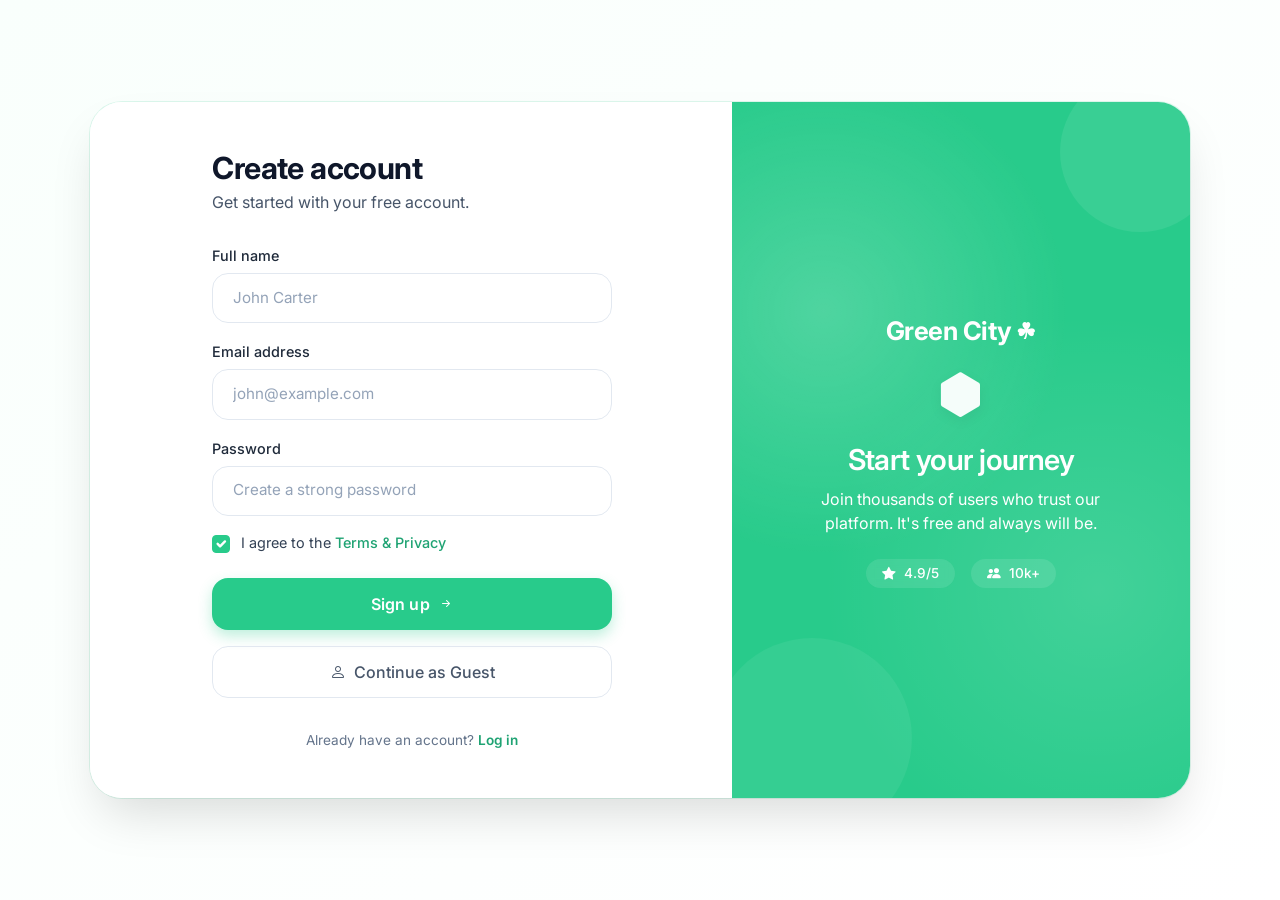
==== index.html @ d9aa39d7 "first commit" ====
<!DOCTYPE html>
<html lang="en">

<head>
    <meta charset="UTF-8">
    <meta name="viewport" content="width=device-width, initial-scale=1.0">
    <title>Signup · Green City ☘</title>
    <!-- Bootstrap 5 -->
    <link href="https://cdn.jsdelivr.net/npm/bootstrap@5.3.2/dist/css/bootstrap.min.css" rel="stylesheet">
    <!-- Bootstrap Icons -->
    <link rel="stylesheet" href="https://cdn.jsdelivr.net/npm/bootstrap-icons@1.11.3/font/bootstrap-icons.min.css">
    <!-- Google Font (Inter) -->
    <link href="https://fonts.googleapis.com/css2?family=Inter:opsz,wght@14..32,400;14..32,500;14..32,600&display=swap" rel="stylesheet">
    <!-- External CSS -->
    <link rel="stylesheet" href="css/style.css">
    <link rel="shortcut icon" href="./fav.png" type="image/x-icon">
</head>

<body>

    <div class="signup-card">
        <div class="row g-0">
            <!-- LEFT SIDE – SIGNUP FORM -->
            <div class="col-md-6 col-lg-7 signup-left order-1 order-md-1">
                <div class="inner">
                    <!-- small mobile-only brand hint -->
                    <div class="d-md-none mb-4 text-center">
                        <span class="badge px-3 py-2" style="background: var(--brand-light); color: var(--brand-dark); font-weight: 500; border-radius: 2rem;">
                            <i class="bi bi-person-plus-fill me-1"></i> Join Green City
                        </span>
                    </div>

                    <h1 class="welcome-heading">Create account</h1>
                    <p class="welcome-sub">Get started with your free account.</p>

                    <form>
                        <!-- Full name -->
                        <div class="mb-3">
                            <label for="fullName" class="form-label">Full name</label>
                            <input type="text" class="form-control" id="fullName" placeholder="John Carter" autocomplete="name">
                        </div>

                        <!-- Email -->
                        <div class="mb-3">
                            <label for="email" class="form-label">Email address</label>
                            <input type="email" class="form-control" id="email" placeholder="john@example.com" autocomplete="email">
                        </div>

                        <!-- Password -->
                        <div class="mb-3">
                            <label for="password" class="form-label">Password</label>
                            <input type="password" class="form-control" id="password" placeholder="Create a strong password" autocomplete="new-password">
                        </div>

                        <!-- Terms checkbox -->
                        <div class="mb-4 d-flex align-items-start">
                            <input class="form-check-input me-2" type="checkbox" id="termsCheck" checked>
                            <label class="form-check-label" for="termsCheck">
                                I agree to the <a href="#" class="login-link" style="font-weight: 500;">Terms &amp; Privacy</a>
                            </label>
                        </div>

                        <!-- Signup button -->
                        <button type="submit" class="btn-signup mb-3">
                            Sign up <i class="bi bi-arrow-right-short ms-1"></i>
                        </button>

                        <!-- Continue as Guest -->
                        <a href="./pages/dashboard.html" class="btn btn-outline-secondary w-100 mb-3" style="border-radius: 1rem; padding: 0.8rem 1.5rem; font-weight: 500; border-color: #e2e8f0; color: #475569;">
                            <i class="bi bi-person me-1"></i> Continue as Guest
                        </a>

                        <!-- Login link -->
                        <p class="text-center text-muted-custom mt-3 mb-0">
                            Already have an account?
                            <a href="pages/login.html" class="login-link">Log in</a>
                        </p>
                    </form>
                </div>
            </div>
            <!-- RIGHT SIDE – BRAND / GREEN AREA -->
            <div class="col-md-6 col-lg-5 signup-right order-2 order-md-2">
                <!-- Brand name -->
                <div class="brand-name">Green City <span class="leaf">☘</span></div>

                <i class="bi bi-hexagon-fill brand-icon"></i>
                <div class="brand-title">Start your journey</div>
                <p class="brand-sub">
                    Join thousands of users who trust our platform. It's free and always will be.
                </p>

                <!-- subtle social proof -->
                <div class="mt-4 d-flex gap-3 justify-content-center">
                    <span class="badge rounded-pill bg-white bg-opacity-10 px-3 py-2" style="backdrop-filter: blur(4px);">
                        <i class="bi bi-star-fill me-1" style="color: #fff;"></i> 4.9/5
                    </span>
                    <span class="badge rounded-pill bg-white bg-opacity-10 px-3 py-2">
                        <i class="bi bi-people-fill me-1"></i> 10k+
                    </span>
                </div>
            </div>

        </div>
    </div>

    <!-- Bootstrap JS -->
    <script src="https://cdn.jsdelivr.net/npm/bootstrap@5.3.2/dist/js/bootstrap.bundle.min.js"></script>
</body>

</html>
---- css/style.css ----
/* ============================================
   Green City ☘ - Signup/Login Styles
   #28CB8B Theme with Animations
   ============================================ */


/* --- base & theme --- */

:root {
    --brand: #28CB8B;
    --brand-light: #e9f9f2;
    --brand-dark: #1fa373;
}

* {
    box-sizing: border-box;
}

body {
    font-family: 'Inter', -apple-system, BlinkMacSystemFont, 'Segoe UI', Roboto, sans-serif;
    background: linear-gradient(145deg, #f9fffc 0%, #ffffff 100%);
    min-height: 100vh;
    display: flex;
    align-items: center;
    justify-content: center;
    margin: 0;
    padding: 1.5rem;
}


/* ============================================
   ANIMATIONS
   ============================================ */

@keyframes fadeInUp {
    from {
        opacity: 0;
        transform: translateY(30px);
    }
    to {
        opacity: 1;
        transform: translateY(0);
    }
}

@keyframes fadeInLeft {
    from {
        opacity: 0;
        transform: translateX(-30px);
    }
    to {
        opacity: 1;
        transform: translateX(0);
    }
}

@keyframes fadeInRight {
    from {
        opacity: 0;
        transform: translateX(30px);
    }
    to {
        opacity: 1;
        transform: translateX(0);
    }
}

@keyframes floatIcon {
    0%,
    100% {
        transform: translateY(0);
    }
    50% {
        transform: translateY(-10px);
    }
}

@keyframes pulseGlow {
    0%,
    100% {
        box-shadow: 0 6px 14px rgba(40, 203, 139, 0.3);
    }
    50% {
        box-shadow: 0 6px 22px rgba(40, 203, 139, 0.55);
    }
}

@keyframes shimmer {
    0% {
        background-position: -200% center;
    }
    100% {
        background-position: 200% center;
    }
}

@keyframes popIn {
    0% {
        opacity: 0;
        transform: scale(0.7);
    }
    70% {
        transform: scale(1.05);
    }
    100% {
        opacity: 1;
        transform: scale(1);
    }
}


/* main card – white, soft shadow, subtle green border */

.signup-card {
    background: #ffffff;
    border-radius: 2rem;
    box-shadow: 0 25px 50px -12px rgba(0, 0, 0, 0.15), 0 0 0 1px rgba(40, 203, 139, 0.15);
    overflow: hidden;
    width: 100%;
    max-width: 1100px;
    transition: all 0.2s ease;
    animation: fadeInUp 0.7s ease both;
}


/* left side – form area */

.signup-left {
    background: #ffffff;
    padding: 2.5rem 2.2rem;
    animation: fadeInLeft 0.8s ease 0.15s both;
}

@media (min-width: 768px) {
    .signup-left {
        padding: 3rem 3rem 3rem 3.2rem;
    }
}


/* right side – brand / visual (accent #28CB8B) */

.signup-right {
    background: var(--brand);
    background-image: radial-gradient(circle at 20% 30%, rgba(255, 255, 255, 0.18) 0%, transparent 40%), radial-gradient(circle at 80% 70%, rgba(255, 255, 255, 0.12) 0%, transparent 45%);
    color: white;
    padding: 2.5rem;
    display: flex;
    flex-direction: column;
    justify-content: center;
    align-items: center;
    text-align: center;
    min-height: 280px;
    position: relative;
    overflow: hidden;
    animation: fadeInRight 0.8s ease 0.25s both;
}

@media (min-width: 992px) {
    .signup-right {
        min-height: 100%;
        padding: 3rem 2.5rem;
    }
}


/* decorative circles (white transparent) */

.signup-right::before {
    content: '';
    position: absolute;
    top: -30px;
    right: -30px;
    width: 160px;
    height: 160px;
    border-radius: 50%;
    background: rgba(255, 255, 255, 0.08);
    pointer-events: none;
    animation: popIn 1.2s ease 0.5s both;
}

.signup-right::after {
    content: '';
    position: absolute;
    bottom: -40px;
    left: -20px;
    width: 200px;
    height: 200px;
    border-radius: 50%;
    background: rgba(255, 255, 255, 0.06);
    pointer-events: none;
    animation: popIn 1.4s ease 0.7s both;
}


/* brand name – Green City ☘ */

.brand-name {
    font-weight: 700;
    font-size: 1.6rem;
    letter-spacing: -0.02em;
    margin-bottom: 0.75rem;
    color: #ffffff;
    position: relative;
    z-index: 2;
    animation: fadeInUp 0.6s ease 0.4s both;
    display: inline-flex;
    align-items: center;
    gap: 0.3rem;
}

.brand-name .leaf {
    display: inline-block;
    animation: floatIcon 3s ease-in-out infinite;
    font-size: 1.4rem;
}


/* brand icon & heading */

.brand-icon {
    font-size: 2.8rem;
    margin-bottom: 0.75rem;
    color: rgba(255, 255, 255, 0.95);
    filter: drop-shadow(0 4px 6px rgba(0, 0, 0, 0.05));
    position: relative;
    z-index: 1;
    animation: floatIcon 3.5s ease-in-out infinite;
}

.brand-title {
    font-weight: 600;
    font-size: 1.8rem;
    letter-spacing: -0.02em;
    margin-bottom: 0.5rem;
    line-height: 1.3;
    position: relative;
    z-index: 1;
    animation: fadeInUp 0.7s ease 0.55s both;
}

.brand-sub {
    font-size: 1rem;
    opacity: 0.9;
    font-weight: 400;
    max-width: 280px;
    margin: 0 auto;
    position: relative;
    z-index: 1;
    animation: fadeInUp 0.7s ease 0.65s both;
}


/* form elements */

.form-label {
    font-weight: 500;
    font-size: 0.9rem;
    color: #1f2a3a;
    margin-bottom: 0.4rem;
}

.form-control {
    border: 1.5px solid #e2e8f0;
    border-radius: 1rem;
    padding: 0.8rem 1.2rem;
    font-size: 0.95rem;
    transition: all 0.2s ease;
    background-color: #ffffff;
    animation: fadeInUp 0.5s ease 0.3s both;
}

.form-control:focus {
    border-color: var(--brand);
    box-shadow: 0 0 0 4px rgba(40, 203, 139, 0.2);
    outline: none;
    transform: translateY(-1px);
}

.form-control::placeholder {
    color: #94a3b8;
    font-weight: 400;
}


/* stagger input animations */

.signup-left .mb-3:nth-of-type(1) .form-control {
    animation-delay: 0.3s;
}

.signup-left .mb-3:nth-of-type(2) .form-control {
    animation-delay: 0.4s;
}

.signup-left .mb-3:nth-of-type(3) .form-control {
    animation-delay: 0.5s;
}


/* custom checkbox */

.form-check-input {
    width: 1.1rem;
    height: 1.1rem;
    border: 1.5px solid #cbd5e1;
    border-radius: 0.35rem;
    margin-top: 0.2rem;
    cursor: pointer;
    transition: all 0.15s ease;
}

.form-check-input:checked {
    background-color: var(--brand);
    border-color: var(--brand);
}

.form-check-input:focus {
    box-shadow: 0 0 0 4px rgba(40, 203, 139, 0.25);
    border-color: var(--brand);
}

.form-check-label {
    font-size: 0.9rem;
    color: #334155;
    margin-left: 0.2rem;
    cursor: pointer;
}


/* button */

.btn-signup {
    background: var(--brand);
    border: none;
    color: white;
    font-weight: 600;
    padding: 0.9rem 1.5rem;
    border-radius: 1rem;
    font-size: 1rem;
    letter-spacing: 0.01em;
    transition: all 0.25s ease;
    box-shadow: 0 6px 14px rgba(40, 203, 139, 0.3);
    width: 100%;
    cursor: pointer;
    position: relative;
    overflow: hidden;
    animation: fadeInUp 0.6s ease 0.7s both, pulseGlow 3s ease-in-out 1.5s infinite;
}

.btn-signup::before {
    content: '';
    position: absolute;
    top: 0;
    left: -100%;
    width: 100%;
    height: 100%;
    background: linear-gradient(90deg, transparent, rgba(255, 255, 255, 0.3), transparent);
    transition: left 0.5s ease;
}

.btn-signup:hover::before {
    left: 100%;
}

.btn-signup:hover {
    background: var(--brand-dark);
    box-shadow: 0 8px 18px rgba(40, 203, 139, 0.4);
    transform: translateY(-2px);
    color: white;
}

.btn-signup:active {
    transform: translateY(0) scale(0.98);
    box-shadow: 0 4px 10px rgba(40, 203, 139, 0.3);
}

.btn-signup:focus-visible {
    outline: 2px solid var(--brand-dark);
    outline-offset: 2px;
}


/* guest button */

.btn-outline-secondary {
    transition: all 0.25s ease;
    animation: fadeInUp 0.6s ease 0.8s both;
}

.btn-outline-secondary:hover {
    background-color: var(--brand-light);
    border-color: var(--brand) !important;
    color: var(--brand-dark) !important;
    transform: translateY(-2px);
}


/* links */

.login-link {
    color: var(--brand-dark);
    font-weight: 600;
    text-decoration: none;
    transition: color 0.15s;
    position: relative;
}

.login-link::after {
    content: '';
    position: absolute;
    bottom: -2px;
    left: 0;
    width: 0;
    height: 2px;
    background: var(--brand);
    transition: width 0.25s ease;
}

.login-link:hover {
    color: var(--brand);
}

.login-link:hover::after {
    width: 100%;
}


/* small text */

.text-muted-custom {
    color: #64748b;
    font-size: 0.85rem;
    animation: fadeInUp 0.6s ease 0.9s both;
}


/* left side heading */

.welcome-heading {
    font-weight: 700;
    font-size: 1.9rem;
    letter-spacing: -0.02em;
    color: #0f172a;
    margin-bottom: 0.25rem;
    animation: fadeInUp 0.6s ease 0.2s both;
}

.welcome-sub {
    color: #475569;
    font-size: 1rem;
    margin-bottom: 1.8rem;
    animation: fadeInUp 0.6s ease 0.3s both;
}


/* inner wrapper for form */

.signup-left .inner {
    max-width: 400px;
    margin: 0 auto;
}


/* social proof badges on right side */

.badge {
    font-weight: 500;
    font-size: 0.85rem;
    animation: popIn 0.6s ease 0.9s both;
}


/* responsiveness tweaks */

@media (max-width: 767.98px) {
    .signup-card {
        border-radius: 1.5rem;
    }
    .signup-left {
        padding: 1.8rem 1.5rem;
    }
    .welcome-heading {
        font-size: 1.6rem;
    }
    .brand-title {
        font-size: 1.5rem;
    }
    .brand-name {
        font-size: 1.3rem;
    }
    body {
        padding: 0.8rem;
    }
}


/* reduced motion */

@media (prefers-reduced-motion: reduce) {
    *,
    *::before,
    *::after {
        animation-duration: 0.01ms !important;
        animation-iteration-count: 1 !important;
        transition-duration: 0.01ms !important;
    }
}
/* ============================================
   DASHBOARD STYLES – Green City ☘
   ============================================ */

body.dashboard-body {
  display: block;
  padding: 0;
  background: #ffffff;
  overflow-x: hidden;
}

/* ---- NAVBAR ---- */
.dashboard-navbar {
  background: rgba(255, 255, 255, 0.92);
  backdrop-filter: blur(12px);
  -webkit-backdrop-filter: blur(12px);
  border-bottom: 1px solid rgba(40, 203, 139, 0.12);
  padding: 0.8rem 0;
  transition: all 0.3s ease;
  z-index: 1030;
}

.dashboard-navbar.navbar-scrolled {
  box-shadow: 0 8px 30px -10px rgba(0, 0, 0, 0.12);
  padding: 0.5rem 0;
}

.dashboard-brand {
  font-weight: 700;
  font-size: 1.4rem;
  color: #0f172a !important;
  letter-spacing: -0.02em;
  display: inline-flex;
  align-items: center;
  gap: 0.25rem;
}

.dashboard-brand .leaf {
  display: inline-block;
  animation: floatIcon 3s ease-in-out infinite;
  color: var(--brand);
}

.dashboard-nav-link {
  color: #334155 !important;
  font-weight: 500;
  font-size: 0.95rem;
  padding: 0.5rem 1rem !important;
  border-radius: 0.75rem;
  position: relative;
  transition: all 0.2s ease;
}

.dashboard-nav-link::after {
  content: '';
  position: absolute;
  bottom: 2px;
  left: 50%;
  transform: translateX(-50%);
  width: 0;
  height: 2px;
  background: var(--brand);
  border-radius: 2px;
  transition: width 0.25s ease;
}

.dashboard-nav-link:hover {
  color: var(--brand-dark) !important;
  background: var(--brand-light);
}

.dashboard-nav-link.active {
  color: var(--brand-dark) !important;
  background: var(--brand-light);
  font-weight: 600;
}

.dashboard-nav-link.active::after {
  width: 20px;
}

.dashboard-nav-btn {
  background: var(--brand);
  color: white;
  font-weight: 600;
  border-radius: 0.75rem;
  padding: 0.55rem 1.4rem;
  border: none;
  transition: all 0.25s ease;
  box-shadow: 0 4px 10px rgba(40, 203, 139, 0.25);
}

.dashboard-nav-btn:hover {
  background: var(--brand-dark);
  color: white;
  transform: translateY(-1px);
  box-shadow: 0 6px 16px rgba(40, 203, 139, 0.35);
}

/* ---- SECTIONS ---- */
.dashboard-section {
  padding: 7rem 0 5rem;
  position: relative;
}

.dashboard-home {
  background: linear-gradient(160deg, #f9fffc 0%, #ffffff 60%);
  min-height: 100vh;
  display: flex;
  align-items: center;
}

.dashboard-about {
  background: #ffffff;
}

.dashboard-services {
  background: linear-gradient(180deg, #f9fffc 0%, #ffffff 100%);
}

/* ---- BADGE ---- */
.dashboard-badge {
  display: inline-flex;
  align-items: center;
  background: var(--brand-light);
  color: var(--brand-dark);
  font-weight: 600;
  font-size: 0.85rem;
  padding: 0.4rem 1rem;
  border-radius: 2rem;
  margin-bottom: 1.25rem;
  animation: popIn 0.6s ease both;
}

/* ---- HERO ---- */
.dashboard-hero-title {
  font-weight: 800;
  font-size: clamp(2.2rem, 5vw, 3.4rem);
  letter-spacing: -0.03em;
  color: #0f172a;
  line-height: 1.15;
  margin-bottom: 1.25rem;
}

.text-brand {
  color: var(--brand);
  position: relative;
}

.text-brand::after {
  content: '';
  position: absolute;
  bottom: 4px;
  left: 0;
  width: 100%;
  height: 8px;
  background: var(--brand-light);
  z-index: -1;
  border-radius: 4px;
}

.dashboard-hero-sub {
  font-size: 1.05rem;
  color: #475569;
  line-height: 1.7;
  max-width: 520px;
}

.dashboard-cta {
  display: inline-flex;
  align-items: center;
  padding: 0.9rem 1.8rem;
  border-radius: 1rem;
  width: auto;
  text-decoration: none;
}

.dashboard-cta-outline {
  border-radius: 1rem;
  padding: 0.9rem 1.8rem;
  font-weight: 600;
  border: 1.5px solid #e2e8f0;
  color: #475569;
  transition: all 0.25s ease;
}

.dashboard-cta-outline:hover {
  background: var(--brand-light);
  border-color: var(--brand);
  color: var(--brand-dark);
  transform: translateY(-2px);
}

/* ---- STATS ---- */
.dashboard-stat h3 {
  font-weight: 800;
  font-size: 1.8rem;
  color: var(--brand-dark);
  margin-bottom: 0.1rem;
}

.dashboard-stat p {
  font-size: 0.85rem;
  color: #64748b;
  margin: 0;
  font-weight: 500;
}

/* ---- HERO VISUAL ---- */
.dashboard-hero-visual {
  position: relative;
  height: 360px;
  display: flex;
  align-items: center;
  justify-content: center;
}

.dashboard-hero-circle {
  position: absolute;
  width: 300px;
  height: 300px;
  border-radius: 50%;
  background: radial-gradient(circle at 30% 30%, rgba(40, 203, 139, 0.15), rgba(40, 203, 139, 0.03));
  border: 1.5px dashed rgba(40, 203, 139, 0.3);
  animation: floatIcon 6s ease-in-out infinite;
}

.dashboard-hero-icon {
  font-size: 8rem;
  color: var(--brand);
  position: relative;
  z-index: 1;
  filter: drop-shadow(0 20px 40px rgba(40, 203, 139, 0.25));
  animation: floatIcon 4s ease-in-out infinite;
}

.dashboard-hero-icon-2 {
  position: absolute;
  top: 20%;
  left: 15%;
  font-size: 2rem;
  color: var(--brand);
  opacity: 0.5;
  animation: floatIcon 5s ease-in-out 0.5s infinite;
}

.dashboard-hero-icon-3 {
  position: absolute;
  bottom: 20%;
  right: 15%;
  font-size: 2.5rem;
  color: var(--brand);
  opacity: 0.4;
  animation: floatIcon 4.5s ease-in-out 1s infinite;
}

/* ---- SECTION TITLES ---- */
.dashboard-section-title {
  font-weight: 800;
  font-size: clamp(1.8rem, 3.5vw, 2.4rem);
  letter-spacing: -0.03em;
  color: #0f172a;
  margin-bottom: 0.75rem;
}

.dashboard-section-sub {
  color: #64748b;
  font-size: 1rem;
  max-width: 560px;
  margin: 0 auto;
  line-height: 1.7;
}

/* ---- ABOUT ---- */
.dashboard-about-heading {
  font-weight: 700;
  font-size: 1.5rem;
  color: #0f172a;
  margin-bottom: 1rem;
}

.dashboard-about-text {
  color: #475569;
  font-size: 0.98rem;
  line-height: 1.8;
  margin-bottom: 1rem;
}

.dashboard-about-list {
  list-style: none;
  padding: 0;
  margin-top: 1.5rem;
}

.dashboard-about-list li {
  display: flex;
  align-items: center;
  gap: 0.6rem;
  color: #334155;
  font-size: 0.95rem;
  font-weight: 500;
  margin-bottom: 0.75rem;
}

.dashboard-about-list li i {
  color: var(--brand);
  font-size: 1.1rem;
}

.dashboard-info-card {
  background: var(--brand-light);
  border: 1px solid rgba(40, 203, 139, 0.15);
  border-radius: 1.25rem;
  padding: 1.5rem;
  text-align: center;
  transition: all 0.3s ease;
  height: 100%;
}

.dashboard-info-card:hover {
  transform: translateY(-4px);
  box-shadow: 0 12px 30px -10px rgba(40, 203, 139, 0.3);
  border-color: var(--brand);
}

.dashboard-info-card i {
  font-size: 1.8rem;
  color: var(--brand);
  margin-bottom: 0.75rem;
  display: inline-block;
}

.dashboard-info-card h4 {
  font-size: 1rem;
  font-weight: 700;
  color: #0f172a;
  margin-bottom: 0.25rem;
}

.dashboard-info-card p {
  font-size: 0.82rem;
  color: #64748b;
  margin: 0;
}

/* ---- PLANT CARDS ---- */
.dashboard-plant-card {
  background: #ffffff;
  border: 1px solid #eef2f6;
  border-radius: 1.5rem;
  overflow: hidden;
  height: 100%;
  transition: all 0.35s cubic-bezier(0.2, 0.8, 0.2, 1);
  display: flex;
  flex-direction: column;
}

.dashboard-plant-card:hover {
  transform: translateY(-8px);
  box-shadow: 0 25px 50px -15px rgba(40, 203, 139, 0.25);
  border-color: rgba(40, 203, 139, 0.3);
}

.dashboard-plant-img {
  position: relative;
  height: 170px;
  background: linear-gradient(135deg, #e9f9f2 0%, #d4f3e6 100%);
  display: flex;
  align-items: center;
  justify-content: center;
  overflow: hidden;
}

.dashboard-plant-img i {
  font-size: 4rem;
  color: var(--brand);
  transition: transform 0.4s ease;
}

.dashboard-plant-card:hover .dashboard-plant-img i {
  transform: scale(1.15) rotate(-5deg);
}

.dashboard-plant-tag {
  position: absolute;
  top: 12px;
  left: 12px;
  background: rgba(255, 255, 255, 0.9);
  backdrop-filter: blur(4px);
  color: var(--brand-dark);
  font-size: 0.72rem;
  font-weight: 700;
  padding: 0.3rem 0.8rem;
  border-radius: 2rem;
  letter-spacing: 0.02em;
  text-transform: uppercase;
}

.dashboard-plant-body {
  padding: 1.5rem;
  flex: 1;
  display: flex;
  flex-direction: column;
}

.dashboard-plant-body h4 {
  font-size: 1.1rem;
  font-weight: 700;
  color: #0f172a;
  margin-bottom: 0.25rem;
}

.dashboard-plant-price {
  font-weight: 800;
  color: var(--brand-dark);
  font-size: 1.1rem;
}

.dashboard-plant-body p {
  font-size: 0.88rem;
  color: #64748b;
  line-height: 1.6;
  margin: 0.5rem 0 0;
  flex: 1;
}

.dashboard-plant-rating {
  font-size: 0.85rem;
  font-weight: 600;
  color: #475569;
}

.dashboard-plant-rating i {
  color: #fbbf24;
  margin-right: 0.2rem;
}

.dashboard-plant-btn {
  display: inline-flex;
  align-items: center;
  gap: 0.25rem;
  background: var(--brand-light);
  color: var(--brand-dark);
  font-weight: 600;
  font-size: 0.82rem;
  padding: 0.5rem 1rem;
  border-radius: 0.75rem;
  text-decoration: none;
  transition: all 0.25s ease;
}

.dashboard-plant-btn:hover {
  background: var(--brand);
  color: white;
  transform: translateX(2px);
}

/* ---- FOOTER ---- */
.dashboard-footer {
  background: #0f172a;
  padding: 2rem 0;
}

.dashboard-brand-footer {
  font-weight: 700;
  font-size: 1.2rem;
  color: #ffffff;
  display: inline-flex;
  align-items: center;
  gap: 0.25rem;
}

.dashboard-brand-footer .leaf {
  color: var(--brand);
}

.dashboard-footer-text {
  color: #94a3b8;
  font-size: 0.85rem;
}

/* ---- SCROLL REVEAL ---- */
.animate-init {
  opacity: 0;
  transform: translateY(30px);
  transition: opacity 0.7s ease, transform 0.7s cubic-bezier(0.2, 0.8, 0.2, 1);
}

[data-animate="fade-left"].animate-init {
  transform: translateX(30px);
}

[data-animate="fade-right"].animate-init {
  transform: translateX(-30px);
}

.animate-init.animated {
  opacity: 1;
  transform: translate(0, 0);
}

/* ---- RESPONSIVE ---- */
@media (max-width: 991.98px) {
  .dashboard-navbar .navbar-collapse {
    background: #ffffff;
    border-radius: 1rem;
    padding: 1rem;
    margin-top: 0.75rem;
    box-shadow: 0 12px 30px -10px rgba(0, 0, 0, 0.15);
  }

  .dashboard-nav-btn {
    display: inline-block;
    margin-top: 0.5rem;
    text-align: center;
  }

  .dashboard-hero-visual {
    height: 280px;
  }

  .dashboard-hero-circle {
    width: 220px;
    height: 220px;
  }

  .dashboard-hero-icon {
    font-size: 6rem;
  }
}

@media (max-width: 767.98px) {
  .dashboard-section {
    padding: 5.5rem 0 3.5rem;
  }

  .dashboard-hero-title {
    font-size: 2rem;
  }

  .dashboard-stat h3 {
    font-size: 1.4rem;
  }

  .dashboard-hero-visual {
    height: 220px;
  }

  .dashboard-hero-icon {
    font-size: 5rem;
  }
}
/* ============================================
   CONTACT SECTION
   ============================================ */

.dashboard-contact {
  background: #ffffff;
}

/* --- Contact info cards --- */
.dashboard-contact-info {
  height: 100%;
  display: flex;
  flex-direction: column;
  gap: 1rem;
}

.dashboard-contact-item {
  display: flex;
  align-items: flex-start;
  gap: 1rem;
  padding: 1.1rem 1.25rem;
  background: var(--brand-light);
  border: 1px solid rgba(40, 203, 139, 0.15);
  border-radius: 1.25rem;
  transition: all 0.3s ease;
}

.dashboard-contact-item:hover {
  transform: translateX(4px);
  border-color: var(--brand);
  box-shadow: 0 10px 25px -12px rgba(40, 203, 139, 0.35);
}

.dashboard-contact-icon {
  flex-shrink: 0;
  width: 46px;
  height: 46px;
  border-radius: 0.9rem;
  background: var(--brand);
  color: #ffffff;
  display: flex;
  align-items: center;
  justify-content: center;
  font-size: 1.15rem;
  box-shadow: 0 6px 14px rgba(40, 203, 139, 0.3);
}

.dashboard-contact-item h5 {
  font-size: 0.95rem;
  font-weight: 700;
  color: #0f172a;
  margin-bottom: 0.15rem;
}

.dashboard-contact-item p {
  font-size: 0.88rem;
  color: #475569;
  margin: 0;
  line-height: 1.5;
}

/* --- Social icons --- */
.dashboard-contact-social {
  display: flex;
  gap: 0.6rem;
  margin-top: 0.5rem;
  padding-left: 0.25rem;
}

.dashboard-contact-social a {
  width: 42px;
  height: 42px;
  border-radius: 0.9rem;
  background: #ffffff;
  border: 1.5px solid #e2e8f0;
  color: #475569;
  display: flex;
  align-items: center;
  justify-content: center;
  font-size: 1.05rem;
  text-decoration: none;
  transition: all 0.25s ease;
}

.dashboard-contact-social a:hover {
  background: var(--brand);
  border-color: var(--brand);
  color: #ffffff;
  transform: translateY(-3px);
  box-shadow: 0 8px 18px rgba(40, 203, 139, 0.35);
}

/* --- Contact form --- */
.dashboard-contact-form {
  background: #ffffff;
  border: 1px solid #eef2f6;
  border-radius: 1.5rem;
  padding: 2rem;
  box-shadow: 0 15px 40px -20px rgba(0, 0, 0, 0.08);
  transition: all 0.3s ease;
}

.dashboard-contact-form:hover {
  border-color: rgba(40, 203, 139, 0.25);
  box-shadow: 0 25px 50px -20px rgba(40, 203, 139, 0.2);
}

.dashboard-contact-form .form-label {
  font-weight: 500;
  font-size: 0.88rem;
  color: #1f2a3a;
  margin-bottom: 0.35rem;
}

.dashboard-contact-form .form-control {
  border: 1.5px solid #e2e8f0;
  border-radius: 0.9rem;
  padding: 0.75rem 1.1rem;
  font-size: 0.92rem;
  transition: all 0.2s ease;
  background-color: #ffffff;
}

.dashboard-contact-form .form-control:focus {
  border-color: var(--brand);
  box-shadow: 0 0 0 4px rgba(40, 203, 139, 0.18);
  outline: none;
}

.dashboard-contact-form textarea.form-control {
  resize: vertical;
  min-height: 120px;
}

.dashboard-contact-form .btn-signup {
  padding: 0.85rem 1.5rem;
  border-radius: 1rem;
}

/* --- Contact responsive --- */
@media (max-width: 991.98px) {
  .dashboard-contact-info {
    margin-bottom: 1.5rem;
  }

  .dashboard-contact-form {
    padding: 1.5rem;
  }
}

@media (max-width: 575.98px) {
  .dashboard-contact-form {
    padding: 1.25rem;
  }

  .dashboard-contact-icon {
    width: 40px;
    height: 40px;
    font-size: 1rem;
  }
}
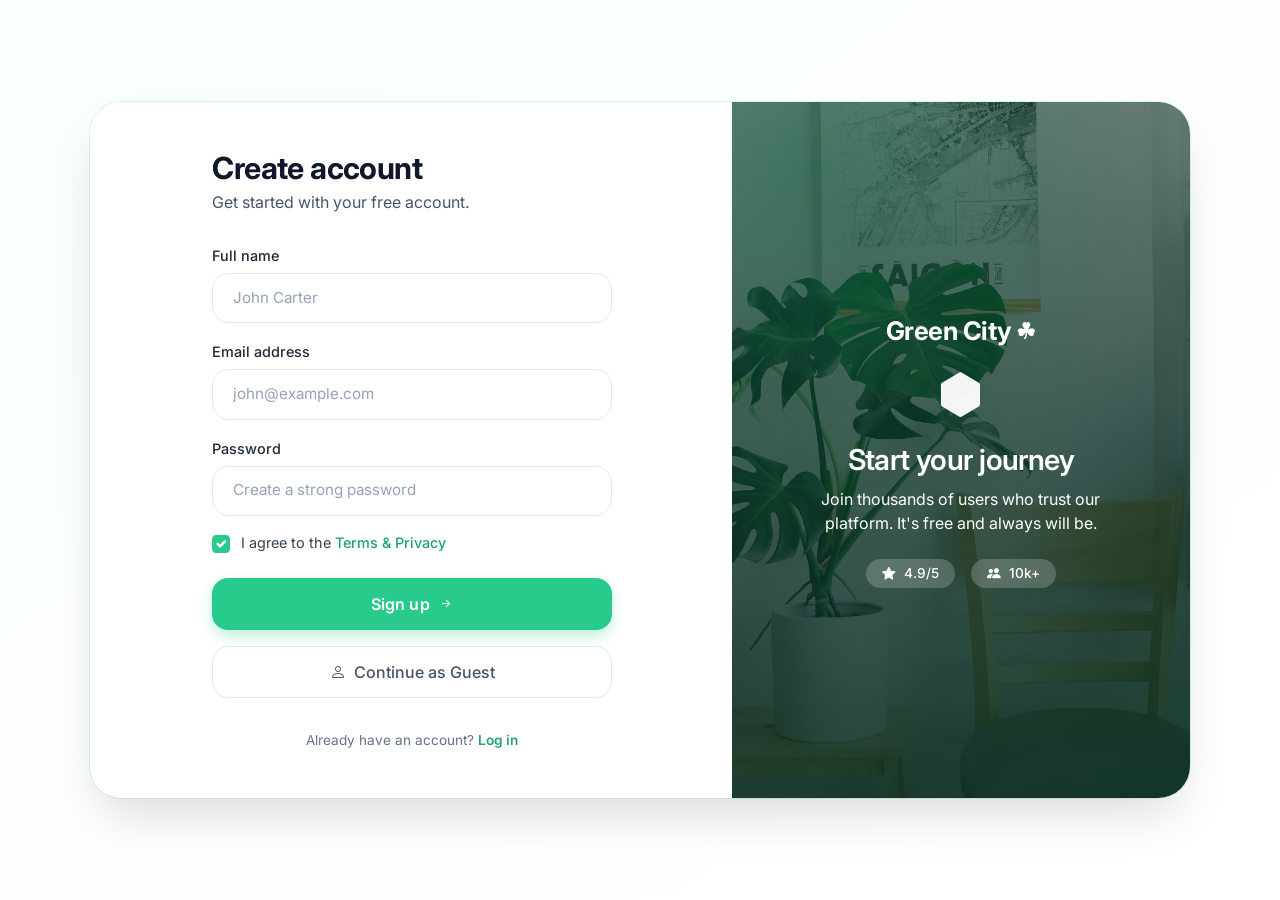
==== commit 83535061: "deepseek changes" ====
--- a/index.html
+++ b/index.html
@@ -78,25 +78,29 @@
                     </form>
                 </div>
             </div>
-            <!-- RIGHT SIDE – BRAND / GREEN AREA -->
+            <!-- RIGHT SIDE – PHOTO PANEL -->
             <div class="col-md-6 col-lg-5 signup-right order-2 order-md-2">
-                <!-- Brand name -->
-                <div class="brand-name">Green City <span class="leaf">☘</span></div>
+                <img src="images/monstera.jpg" alt="" class="signup-right-photo" aria-hidden="true">
 
-                <i class="bi bi-hexagon-fill brand-icon"></i>
-                <div class="brand-title">Start your journey</div>
-                <p class="brand-sub">
-                    Join thousands of users who trust our platform. It's free and always will be.
-                </p>
+                <div class="signup-right-content">
+                    <!-- Brand name -->
+                    <div class="brand-name">Green City <span class="leaf">☘</span></div>
 
-                <!-- subtle social proof -->
-                <div class="mt-4 d-flex gap-3 justify-content-center">
-                    <span class="badge rounded-pill bg-white bg-opacity-10 px-3 py-2" style="backdrop-filter: blur(4px);">
-                        <i class="bi bi-star-fill me-1" style="color: #fff;"></i> 4.9/5
-                    </span>
-                    <span class="badge rounded-pill bg-white bg-opacity-10 px-3 py-2">
-                        <i class="bi bi-people-fill me-1"></i> 10k+
-                    </span>
+                    <i class="bi bi-hexagon-fill brand-icon"></i>
+                    <div class="brand-title">Start your journey</div>
+                    <p class="brand-sub">
+                        Join thousands of users who trust our platform. It's free and always will be.
+                    </p>
+
+                    <!-- subtle social proof -->
+                    <div class="mt-4 d-flex gap-3 justify-content-center">
+                        <span class="badge rounded-pill px-3 py-2" style="background: rgba(255, 255, 255, 0.2); backdrop-filter: blur(6px);">
+                            <i class="bi bi-star-fill me-1" style="color: #fff;"></i> 4.9/5
+                        </span>
+                        <span class="badge rounded-pill px-3 py-2" style="background: rgba(255, 255, 255, 0.2); backdrop-filter: blur(6px);">
+                            <i class="bi bi-people-fill me-1"></i> 10k+
+                        </span>
+                    </div>
                 </div>
             </div>
 
--- a/css/style.css
+++ b/css/style.css
@@ -138,22 +138,27 @@
 }
 
 
-/* right side – brand / visual (accent #28CB8B) */
+/* right side – photo panel with a green scrim so the copy always stays readable */
 
 .signup-right {
-    background: var(--brand);
-    background-image: radial-gradient(circle at 20% 30%, rgba(255, 255, 255, 0.18) 0%, transparent 40%), radial-gradient(circle at 80% 70%, rgba(255, 255, 255, 0.12) 0%, transparent 45%);
-    color: white;
+    color: #ffffff;
     padding: 2.5rem;
     display: flex;
     flex-direction: column;
     justify-content: center;
     align-items: center;
     text-align: center;
-    min-height: 280px;
+    min-height: 300px;
     position: relative;
     overflow: hidden;
+    background: #0b3f2d;
     animation: fadeInRight 0.8s ease 0.25s both;
+}
+
+@media (min-width: 768px) {
+    .signup-right {
+        min-height: 460px;
+    }
 }
 
 @media (min-width: 992px) {
@@ -163,33 +168,44 @@
     }
 }
 
-
-/* decorative circles (white transparent) */
-
+/* the real photo behind the panel */
+.signup-right-photo {
+    position: absolute;
+    inset: 0;
+    width: 100%;
+    height: 100%;
+    object-fit: cover;
+    object-position: center;
+    z-index: 0;
+    animation: panelZoom 16s ease-out both;
+}
+
+.signup-right-content {
+    position: relative;
+    z-index: 2;
+    width: 100%;
+    display: flex;
+    flex-direction: column;
+    align-items: center;
+}
+
+/* green veil: keeps contrast high on every photo */
 .signup-right::before {
     content: '';
     position: absolute;
-    top: -30px;
-    right: -30px;
-    width: 160px;
-    height: 160px;
-    border-radius: 50%;
-    background: rgba(255, 255, 255, 0.08);
+    inset: 0;
+    z-index: 1;
+    background: linear-gradient(165deg, rgba(9, 46, 33, 0.58) 0%, rgba(9, 46, 33, 0.78) 55%, rgba(9, 46, 33, 0.93) 100%), radial-gradient(120% 90% at 15% 10%, rgba(40, 203, 139, 0.45) 0%, rgba(40, 203, 139, 0) 62%);
     pointer-events: none;
-    animation: popIn 1.2s ease 0.5s both;
-}
-
-.signup-right::after {
-    content: '';
-    position: absolute;
-    bottom: -40px;
-    left: -20px;
-    width: 200px;
-    height: 200px;
-    border-radius: 50%;
-    background: rgba(255, 255, 255, 0.06);
-    pointer-events: none;
-    animation: popIn 1.4s ease 0.7s both;
+}
+
+@keyframes panelZoom {
+    from {
+        transform: scale(1.08);
+    }
+    to {
+        transform: scale(1);
+    }
 }
 
 
@@ -717,49 +733,36 @@
 /* ---- HERO VISUAL ---- */
 .dashboard-hero-visual {
   position: relative;
-  height: 360px;
+  height: auto;
   display: flex;
   align-items: center;
   justify-content: center;
 }
 
-.dashboard-hero-circle {
+.dashboard-hero-photo {
+  width: 100%;
+  max-width: 540px;
+  height: 420px;
+  object-fit: cover;
+  object-position: left center;
+  border-radius: 2rem;
+  box-shadow: 0 28px 60px -24px rgba(15, 23, 42, 0.35);
+  border: 6px solid #ffffff;
+}
+
+.dashboard-hero-chip {
   position: absolute;
-  width: 300px;
-  height: 300px;
-  border-radius: 50%;
-  background: radial-gradient(circle at 30% 30%, rgba(40, 203, 139, 0.15), rgba(40, 203, 139, 0.03));
-  border: 1.5px dashed rgba(40, 203, 139, 0.3);
-  animation: floatIcon 6s ease-in-out infinite;
-}
-
-.dashboard-hero-icon {
-  font-size: 8rem;
-  color: var(--brand);
-  position: relative;
-  z-index: 1;
-  filter: drop-shadow(0 20px 40px rgba(40, 203, 139, 0.25));
-  animation: floatIcon 4s ease-in-out infinite;
-}
-
-.dashboard-hero-icon-2 {
-  position: absolute;
-  top: 20%;
-  left: 15%;
-  font-size: 2rem;
-  color: var(--brand);
-  opacity: 0.5;
-  animation: floatIcon 5s ease-in-out 0.5s infinite;
-}
-
-.dashboard-hero-icon-3 {
-  position: absolute;
-  bottom: 20%;
-  right: 15%;
-  font-size: 2.5rem;
-  color: var(--brand);
-  opacity: 0.4;
-  animation: floatIcon 4.5s ease-in-out 1s infinite;
+  left: 1.25rem;
+  bottom: 1.25rem;
+  display: inline-flex;
+  align-items: center;
+  background: rgba(255, 255, 255, 0.94);
+  color: var(--brand-dark);
+  font-weight: 700;
+  font-size: 0.85rem;
+  padding: 0.55rem 0.95rem;
+  border-radius: 2rem;
+  box-shadow: 0 10px 24px rgba(15, 23, 42, 0.12);
 }
 
 /* ---- SECTION TITLES ---- */
@@ -813,6 +816,26 @@
 .dashboard-about-list li i {
   color: var(--brand);
   font-size: 1.1rem;
+}
+
+.dashboard-about-visual {
+  position: relative;
+}
+
+.dashboard-about-photo {
+  width: 100%;
+  height: 340px;
+  object-fit: cover;
+  object-position: center;
+  border-radius: 1.75rem;
+  box-shadow: 0 22px 48px -22px rgba(15, 23, 42, 0.3);
+}
+
+.dashboard-about-stats {
+  display: grid;
+  grid-template-columns: 1fr 1fr;
+  gap: 0.75rem;
+  margin-top: 1rem;
 }
 
 .dashboard-info-card {
@@ -871,22 +894,23 @@
 
 .dashboard-plant-img {
   position: relative;
-  height: 170px;
-  background: linear-gradient(135deg, #e9f9f2 0%, #d4f3e6 100%);
+  height: 220px;
+  background: #eef6f1;
   display: flex;
   align-items: center;
   justify-content: center;
   overflow: hidden;
 }
 
-.dashboard-plant-img i {
-  font-size: 4rem;
-  color: var(--brand);
-  transition: transform 0.4s ease;
-}
-
-.dashboard-plant-card:hover .dashboard-plant-img i {
-  transform: scale(1.15) rotate(-5deg);
+.dashboard-plant-img img {
+  width: 100%;
+  height: 100%;
+  object-fit: cover;
+  transition: transform 0.5s ease;
+}
+
+.dashboard-plant-card:hover .dashboard-plant-img img {
+  transform: scale(1.08);
 }
 
 .dashboard-plant-tag {
@@ -1023,17 +1047,8 @@
     text-align: center;
   }
 
-  .dashboard-hero-visual {
-    height: 280px;
-  }
-
-  .dashboard-hero-circle {
-    width: 220px;
-    height: 220px;
-  }
-
-  .dashboard-hero-icon {
-    font-size: 6rem;
+  .dashboard-hero-photo {
+    height: 320px;
   }
 }
 
@@ -1050,12 +1065,12 @@
     font-size: 1.4rem;
   }
 
-  .dashboard-hero-visual {
-    height: 220px;
-  }
-
-  .dashboard-hero-icon {
-    font-size: 5rem;
+  .dashboard-hero-photo {
+    height: 260px;
+  }
+
+  .dashboard-about-photo {
+    height: 240px;
   }
 }
 /* ============================================
@@ -1218,4 +1233,340 @@
     height: 40px;
     font-size: 1rem;
   }
+}
+/* ============================================
+   MOBILE RESPONSIVENESS FIXES – Dashboard
+   ============================================ */
+
+/* Fixed navbar should never cover a section after an in-page jump */
+.dashboard-section {
+  scroll-margin-top: 4.5rem;
+}
+
+/* Long words / emails can't push the layout sideways */
+.dashboard-body {
+  overflow-wrap: break-word;
+}
+
+/* Balanced headings – avoids a single orphaned word on phones */
+.dashboard-hero-title,
+.dashboard-section-title,
+.dashboard-about-heading {
+  text-wrap: balance;
+}
+
+.dashboard-hero-sub,
+.dashboard-section-sub,
+.dashboard-about-text,
+.dashboard-contact-item p {
+  text-wrap: pretty;
+}
+
+/* Keep the brand highlight above the section background */
+.text-brand {
+  isolation: isolate;
+}
+
+/* ---- Hero actions & stats ---- */
+.dashboard-hero-actions {
+  display: flex;
+  flex-wrap: wrap;
+  gap: 0.75rem;
+  margin-top: 1.5rem;
+}
+
+.dashboard-hero-actions .dashboard-cta,
+.dashboard-hero-actions .dashboard-cta-outline {
+  display: inline-flex;
+  align-items: center;
+  justify-content: center;
+  min-height: 3rem;
+  margin: 0;
+}
+
+.dashboard-stats {
+  display: flex;
+  flex-wrap: wrap;
+  gap: 1rem 2rem;
+  margin-top: 2rem;
+}
+
+.dashboard-stats .dashboard-stat {
+  min-width: 0;
+}
+
+/* Comfortable tap targets on touch screens */
+.dashboard-nav-link,
+.dashboard-nav-btn,
+.dashboard-plant-btn,
+.dashboard-contact-social a {
+  -webkit-tap-highlight-color: transparent;
+}
+
+/* Don't leave hover states stuck after a tap */
+@media (hover: none) {
+  .dashboard-plant-card:hover,
+  .dashboard-info-card:hover {
+    transform: none;
+  }
+
+  .dashboard-contact-item:hover {
+    transform: none;
+  }
+
+  .dashboard-plant-btn:hover {
+    transform: none;
+  }
+}
+
+/* ---- Tablet / mobile navbar ---- */
+@media (max-width: 991.98px) {
+  .dashboard-navbar {
+    padding: 0.55rem 0;
+  }
+
+  .dashboard-navbar .navbar-toggler {
+    border: 1px solid rgba(15, 23, 42, 0.12);
+    border-radius: 0.7rem;
+    padding: 0.45rem 0.55rem;
+  }
+
+  .dashboard-navbar .navbar-toggler:focus-visible {
+    outline: 2px solid var(--brand);
+    outline-offset: 2px;
+    box-shadow: none;
+  }
+
+  .dashboard-navbar .navbar-toggler-icon {
+    width: 1.25em;
+    height: 1.25em;
+  }
+
+  .dashboard-navbar .navbar-collapse {
+    background: #ffffff;
+    border: 1px solid rgba(40, 203, 139, 0.12);
+    border-radius: 1rem;
+    padding: 0.6rem;
+    margin-top: 0.6rem;
+    max-height: calc(100vh - 5rem);
+    overflow-y: auto;
+    box-shadow: 0 18px 40px -18px rgba(15, 23, 42, 0.35);
+  }
+
+  .dashboard-navbar .navbar-nav {
+    gap: 0.15rem;
+  }
+
+  .dashboard-navbar .navbar-nav .nav-item {
+    width: 100%;
+  }
+
+  .dashboard-nav-link {
+    padding: 0.7rem 0.9rem !important;
+  }
+
+  .dashboard-nav-link.active::after {
+    display: none;
+  }
+
+  .dashboard-navbar .nav-item.ms-lg-3 {
+    margin-left: 0 !important;
+    margin-top: 0.25rem;
+  }
+
+  .dashboard-nav-btn {
+    display: block;
+    width: 100%;
+    text-align: center;
+    padding: 0.7rem 1rem;
+  }
+
+  /* Slide-in animations would add sideways overflow on narrow screens */
+  [data-animate="fade-left"].animate-init,
+  [data-animate="fade-right"].animate-init {
+    transform: translateY(24px);
+  }
+}
+
+/* ---- Phones ---- */
+@media (max-width: 767.98px) {
+  .dashboard-section {
+    padding: 4.75rem 0 3rem;
+  }
+
+  .dashboard-home {
+    padding-top: 5.25rem;
+    padding-bottom: 2.5rem;
+  }
+
+  .dashboard-hero-title {
+    font-size: clamp(1.75rem, 8.2vw, 2.05rem);
+    line-height: 1.2;
+    margin-bottom: 1rem;
+  }
+
+  .dashboard-hero-sub {
+    font-size: 1rem;
+    line-height: 1.65;
+  }
+
+  .dashboard-section-title {
+    font-size: clamp(1.55rem, 7vw, 2rem);
+  }
+
+  .dashboard-section-sub {
+    font-size: 0.95rem;
+  }
+
+  .dashboard-about-heading {
+    font-size: 1.35rem;
+  }
+
+  .dashboard-about-text {
+    font-size: 0.94rem;
+    line-height: 1.7;
+  }
+
+  .dashboard-hero-visual {
+    margin-top: 0.5rem;
+  }
+
+  .dashboard-hero-photo {
+    height: 240px;
+    border-radius: 1.5rem;
+  }
+
+  /* iOS Safari zooms the page when a focused field is under 16px */
+  .form-control,
+  .dashboard-contact-form .form-control {
+    font-size: 16px;
+  }
+}
+
+@supports (min-height: 100svh) {
+  @media (max-width: 767.98px) {
+    .dashboard-home {
+      min-height: 100svh;
+    }
+  }
+}
+
+/* ---- Small phones ---- */
+@media (max-width: 575.98px) {
+  .dashboard-hero-actions {
+    flex-direction: column;
+    gap: 0.6rem;
+    margin-top: 1.35rem;
+  }
+
+  .dashboard-hero-actions .dashboard-cta,
+  .dashboard-hero-actions .dashboard-cta-outline {
+    width: 100%;
+  }
+
+  .dashboard-stats {
+    justify-content: space-between;
+    gap: 0.75rem;
+    margin-top: 1.6rem;
+  }
+
+  .dashboard-stat h3 {
+    font-size: 1.4rem;
+  }
+
+  .dashboard-stat p {
+    font-size: 0.78rem;
+  }
+
+  .dashboard-about-photo {
+    height: 210px;
+  }
+
+  .dashboard-info-card {
+    padding: 1.1rem 0.75rem;
+    border-radius: 1rem;
+  }
+
+  .dashboard-info-card i {
+    font-size: 1.5rem;
+    margin-bottom: 0.5rem;
+  }
+
+  .dashboard-info-card h4 {
+    font-size: 0.92rem;
+  }
+
+  .dashboard-info-card p {
+    font-size: 0.76rem;
+  }
+
+  .dashboard-plant-img {
+    height: 190px;
+  }
+
+  .dashboard-plant-body {
+    padding: 1.15rem 1.15rem 1.25rem;
+  }
+
+  .dashboard-plant-body h4 {
+    font-size: 1.05rem;
+  }
+
+  .dashboard-plant-body p {
+    font-size: 0.86rem;
+  }
+
+  .dashboard-plant-btn {
+    padding: 0.55rem 0.9rem;
+  }
+
+  .dashboard-contact-item {
+    padding: 0.9rem 1rem;
+    gap: 0.8rem;
+    border-radius: 1rem;
+  }
+
+  .dashboard-contact-form {
+    padding: 1.15rem;
+    border-radius: 1.25rem;
+  }
+
+  .dashboard-footer {
+    padding: 1.75rem 0 calc(1.75rem + env(safe-area-inset-bottom));
+    text-align: center;
+  }
+
+  .dashboard-footer .d-flex {
+    flex-direction: column;
+    gap: 0.5rem !important;
+    justify-content: center !important;
+  }
+
+  .dashboard-brand-footer {
+    justify-content: center;
+  }
+}
+
+/* ---- Very small phones (iPhone SE etc.) ---- */
+@media (max-width: 359.98px) {
+  .dashboard-hero-title {
+    font-size: 1.65rem;
+  }
+
+  .dashboard-stat h3 {
+    font-size: 1.25rem;
+  }
+
+  .dashboard-stat p {
+    font-size: 0.72rem;
+  }
+
+  .dashboard-plant-body {
+    padding: 1rem;
+  }
+
+  .dashboard-contact-icon {
+    width: 38px;
+    height: 38px;
+  }
 }
